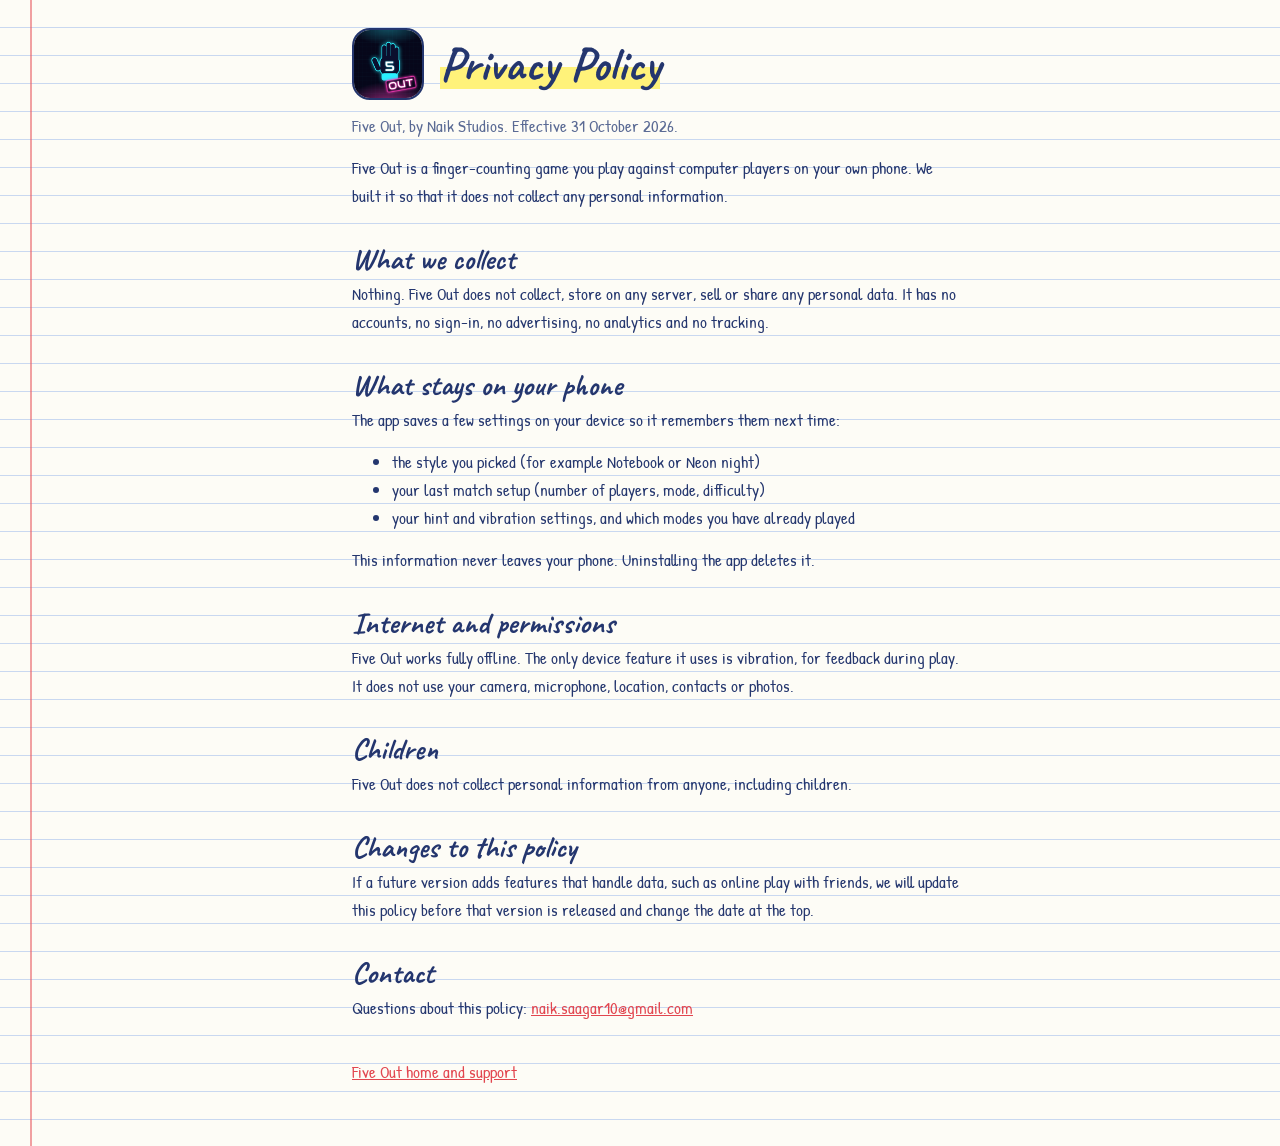
==== privacy.html @ b7d88c96 "Add files via upload" ====
<!doctype html>
<html lang="en">
<head>
<meta charset="utf-8">
<meta name="viewport" content="width=device-width, initial-scale=1">
<title>Five Out – Privacy Policy</title>
<link rel="preconnect" href="https://fonts.googleapis.com">
<link rel="stylesheet" href="https://fonts.googleapis.com/css2?family=Caveat:wght@700&family=Patrick+Hand&display=swap">
<link rel="stylesheet" href="style.css">
</head>
<body>
<main>
  <header><img src="icon-256.png" alt="Five Out app icon"><h1><span>Privacy Policy</span></h1></header>
  <p class="muted">Five Out, by Naik Studios. Effective 31 October 2026.</p>

  <p>Five Out is a finger-counting game you play against computer players on your own phone. We built it so that it does not collect any personal information.</p>

  <h2>What we collect</h2>
  <p>Nothing. Five Out does not collect, store on any server, sell or share any personal data. It has no accounts, no sign-in, no advertising, no analytics and no tracking.</p>

  <h2>What stays on your phone</h2>
  <p>The app saves a few settings on your device so it remembers them next time:</p>
  <ul>
    <li>the style you picked (for example Notebook or Neon night)</li>
    <li>your last match setup (number of players, mode, difficulty)</li>
    <li>your hint and vibration settings, and which modes you have already played</li>
  </ul>
  <p>This information never leaves your phone. Uninstalling the app deletes it.</p>

  <h2>Internet and permissions</h2>
  <p>Five Out works fully offline. The only device feature it uses is vibration, for feedback during play. It does not use your camera, microphone, location, contacts or photos.</p>

  <h2>Children</h2>
  <p>Five Out does not collect personal information from anyone, including children.</p>

  <h2>Changes to this policy</h2>
  <p>If a future version adds features that handle data, such as online play with friends, we will update this policy before that version is released and change the date at the top.</p>

  <h2>Contact</h2>
  <p>Questions about this policy: <a href="mailto:naik.saagar10@gmail.com">naik.saagar10@gmail.com</a></p>

  <nav><a href="index.html">Five Out home and support</a></nav>
</main>
</body>
</html>
---- style.css ----
:root{--paper:#fdfcf6;--ink:#24366e;--muted:#5a6a94;--rule:#c9d8f0;--red:#e2464f;--hl:#fff27a}
*{box-sizing:border-box}
body{margin:0;background-color:var(--paper);background-image:linear-gradient(90deg,transparent 30px,rgba(232,98,104,.6) 30px 32px,transparent 32px),repeating-linear-gradient(transparent 0 27px,var(--rule) 27px 28px);color:var(--ink);font:17px/28px "Patrick Hand","Segoe Print",system-ui,sans-serif}
main{max-width:680px;margin:0 auto;padding:28px 20px 60px 52px}
header{display:flex;align-items:center;gap:16px;margin-bottom:12px}
header img{width:72px;height:72px;border-radius:18px;border:2px solid var(--ink)}
h1{font-family:"Caveat","Segoe Print",cursive;font-size:48px;line-height:56px;margin:0}
h1 span{background:linear-gradient(transparent 55%,var(--hl) 55% 92%,transparent 92%)}
h2{font-family:"Caveat","Segoe Print",cursive;font-size:30px;line-height:42px;margin:28px 0 0}
p,ul{margin:0 0 14px}
a{color:var(--red)}
.muted{color:var(--muted)}
nav{margin-top:36px;display:flex;gap:18px}
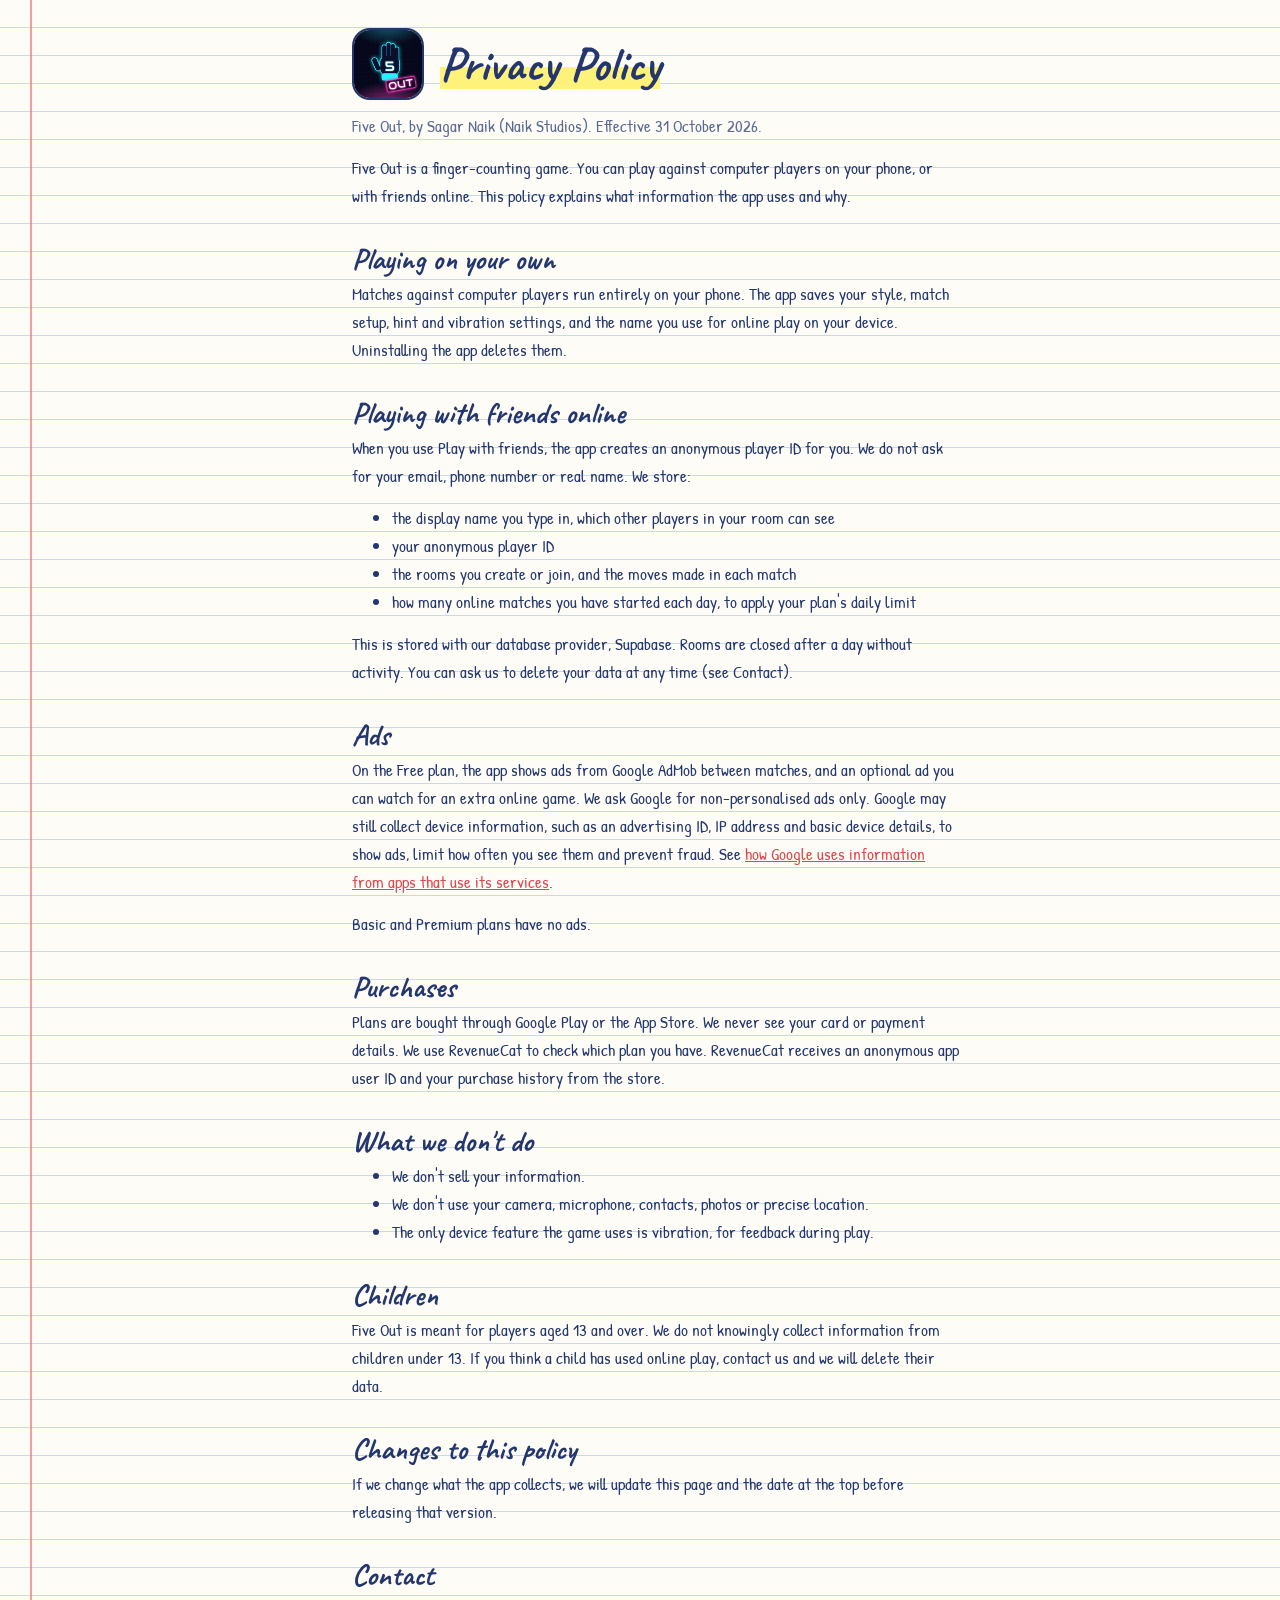
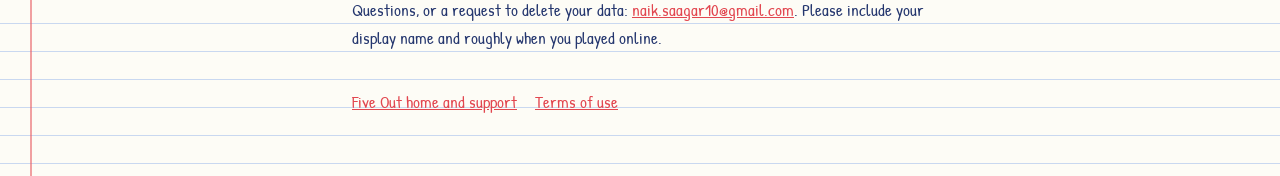
==== commit 3f0a262b: "Add files via upload Update prices and policies" ====
--- a/privacy.html
+++ b/privacy.html
@@ -11,35 +11,47 @@
 <body>
 <main>
   <header><img src="icon-256.png" alt="Five Out app icon"><h1><span>Privacy Policy</span></h1></header>
-  <p class="muted">Five Out, by Naik Studios. Effective 31 October 2026.</p>
+  <p class="muted">Five Out, by Sagar Naik (Naik Studios). Effective 31 October 2026.</p>
 
-  <p>Five Out is a finger-counting game you play against computer players on your own phone. We built it so that it does not collect any personal information.</p>
+  <p>Five Out is a finger-counting game. You can play against computer players on your phone, or with friends online. This policy explains what information the app uses and why.</p>
 
-  <h2>What we collect</h2>
-  <p>Nothing. Five Out does not collect, store on any server, sell or share any personal data. It has no accounts, no sign-in, no advertising, no analytics and no tracking.</p>
+  <h2>Playing on your own</h2>
+  <p>Matches against computer players run entirely on your phone. The app saves your style, match setup, hint and vibration settings, and the name you use for online play on your device. Uninstalling the app deletes them.</p>
 
-  <h2>What stays on your phone</h2>
-  <p>The app saves a few settings on your device so it remembers them next time:</p>
+  <h2>Playing with friends online</h2>
+  <p>When you use Play with friends, the app creates an anonymous player ID for you. We do not ask for your email, phone number or real name. We store:</p>
   <ul>
-    <li>the style you picked (for example Notebook or Neon night)</li>
-    <li>your last match setup (number of players, mode, difficulty)</li>
-    <li>your hint and vibration settings, and which modes you have already played</li>
+    <li>the display name you type in, which other players in your room can see</li>
+    <li>your anonymous player ID</li>
+    <li>the rooms you create or join, and the moves made in each match</li>
+    <li>how many online matches you have started each day, to apply your plan's daily limit</li>
   </ul>
-  <p>This information never leaves your phone. Uninstalling the app deletes it.</p>
+  <p>This is stored with our database provider, Supabase. Rooms are closed after a day without activity. You can ask us to delete your data at any time (see Contact).</p>
 
-  <h2>Internet and permissions</h2>
-  <p>Five Out works fully offline. The only device feature it uses is vibration, for feedback during play. It does not use your camera, microphone, location, contacts or photos.</p>
+  <h2>Ads</h2>
+  <p>On the Free plan, the app shows ads from Google AdMob between matches, and an optional ad you can watch for an extra online game. We ask Google for non-personalised ads only. Google may still collect device information, such as an advertising ID, IP address and basic device details, to show ads, limit how often you see them and prevent fraud. See <a href="https://policies.google.com/technologies/partner-sites">how Google uses information from apps that use its services</a>.</p>
+  <p>Basic and Premium plans have no ads.</p>
+
+  <h2>Purchases</h2>
+  <p>Plans are bought through Google Play or the App Store. We never see your card or payment details. We use RevenueCat to check which plan you have. RevenueCat receives an anonymous app user ID and your purchase history from the store.</p>
+
+  <h2>What we don't do</h2>
+  <ul>
+    <li>We don't sell your information.</li>
+    <li>We don't use your camera, microphone, contacts, photos or precise location.</li>
+    <li>The only device feature the game uses is vibration, for feedback during play.</li>
+  </ul>
 
   <h2>Children</h2>
-  <p>Five Out does not collect personal information from anyone, including children.</p>
+  <p>Five Out is meant for players aged 13 and over. We do not knowingly collect information from children under 13. If you think a child has used online play, contact us and we will delete their data.</p>
 
   <h2>Changes to this policy</h2>
-  <p>If a future version adds features that handle data, such as online play with friends, we will update this policy before that version is released and change the date at the top.</p>
+  <p>If we change what the app collects, we will update this page and the date at the top before releasing that version.</p>
 
   <h2>Contact</h2>
-  <p>Questions about this policy: <a href="mailto:naik.saagar10@gmail.com">naik.saagar10@gmail.com</a></p>
+  <p>Questions, or a request to delete your data: <a href="mailto:naik.saagar10@gmail.com">naik.saagar10@gmail.com</a>. Please include your display name and roughly when you played online.</p>
 
-  <nav><a href="index.html">Five Out home and support</a></nav>
+  <nav><a href="index.html">Five Out home and support</a><a href="terms.html">Terms of use</a></nav>
 </main>
 </body>
 </html>
